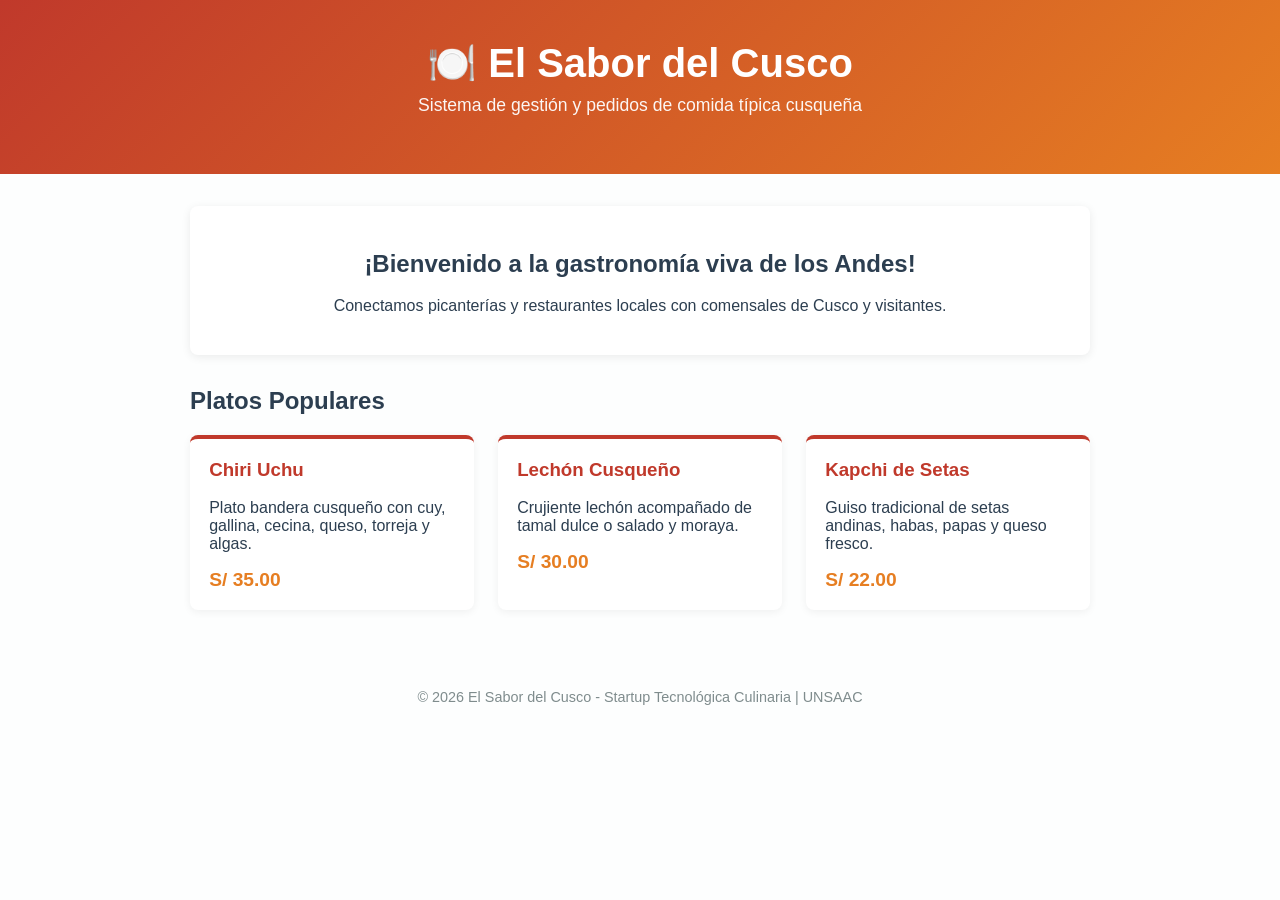
==== src/index.html @ 5a8a97cb "Primer commit" ====
<!DOCTYPE html>
<html lang="es">
<head>
    <meta charset="UTF-8">
    <meta name="viewport" content="width=device-width, initial-scale=1.0">
    <title>El Sabor del Cusco - Pedidos de Comida Local</title>
    <style>
        :root {
            --primary: #c0392b;
            --secondary: #e67e22;
            --dark: #2c3e50;
            --light: #ecf0f1;
        }
        body {
            font-family: 'Segoe UI', Tahoma, Geneva, Verdana, sans-serif;
            margin: 0;
            padding: 0;
            background-color: #fdfefe;
            color: var(--dark);
        }
        header {
            background: linear-gradient(135deg, var(--primary), var(--secondary));
            color: white;
            padding: 2.5rem 1rem;
            text-align: center;
        }
        header h1 {
            margin: 0;
            font-size: 2.5rem;
        }
        header p {
            font-size: 1.1rem;
            opacity: 0.95;
            margin-top: 0.5rem;
        }
        .container {
            max-width: 900px;
            margin: 2rem auto;
            padding: 0 1rem;
        }
        .intro {
            background: white;
            border-radius: 8px;
            padding: 1.5rem;
            box-shadow: 0 2px 10px rgba(0,0,0,0.08);
            margin-bottom: 2rem;
            text-align: center;
        }
        .menu-grid {
            display: grid;
            grid-template-columns: repeat(auto-fit, minmax(250px, 1fr));
            gap: 1.5rem;
        }
        .card {
            background: white;
            border-radius: 8px;
            padding: 1.2rem;
            box-shadow: 0 2px 8px rgba(0,0,0,0.06);
            border-top: 4px solid var(--primary);
        }
        .card h3 {
            margin-top: 0;
            color: var(--primary);
        }
        .price {
            font-weight: bold;
            color: var(--secondary);
            font-size: 1.2rem;
        }
        footer {
            text-align: center;
            padding: 2rem;
            color: #7f8c8d;
            font-size: 0.9rem;
        }
    </style>
</head>
<body>
    <header>
        <h1>🍽️ El Sabor del Cusco</h1>
        <p>Sistema de gestión y pedidos de comida típica cusqueña</p>
    </header>

    <div class="container">
        <section class="intro">
            <h2>¡Bienvenido a la gastronomía viva de los Andes!</h2>
            <p>Conectamos picanterías y restaurantes locales con comensales de Cusco y visitantes.</p>
        </section>

        <h2>Platos Populares</h2>
        <div class="menu-grid">
            <div class="card">
                <h3>Chiri Uchu</h3>
                <p>Plato bandera cusqueño con cuy, gallina, cecina, queso, torreja y algas.</p>
                <div class="price">S/ 35.00</div>
            </div>
            <div class="card">
                <h3>Lechón Cusqueño</h3>
                <p>Crujiente lechón acompañado de tamal dulce o salado y moraya.</p>
                <div class="price">S/ 30.00</div>
            </div>
            <div class="card">
                <h3>Kapchi de Setas</h3>
                <p>Guiso tradicional de setas andinas, habas, papas y queso fresco.</p>
                <div class="price">S/ 22.00</div>
            </div>
        </div>
    </div>

    <footer>
        <p>© 2026 El Sabor del Cusco - Startup Tecnológica Culinaria | UNSAAC</p>
    </footer>
</body>
</html>
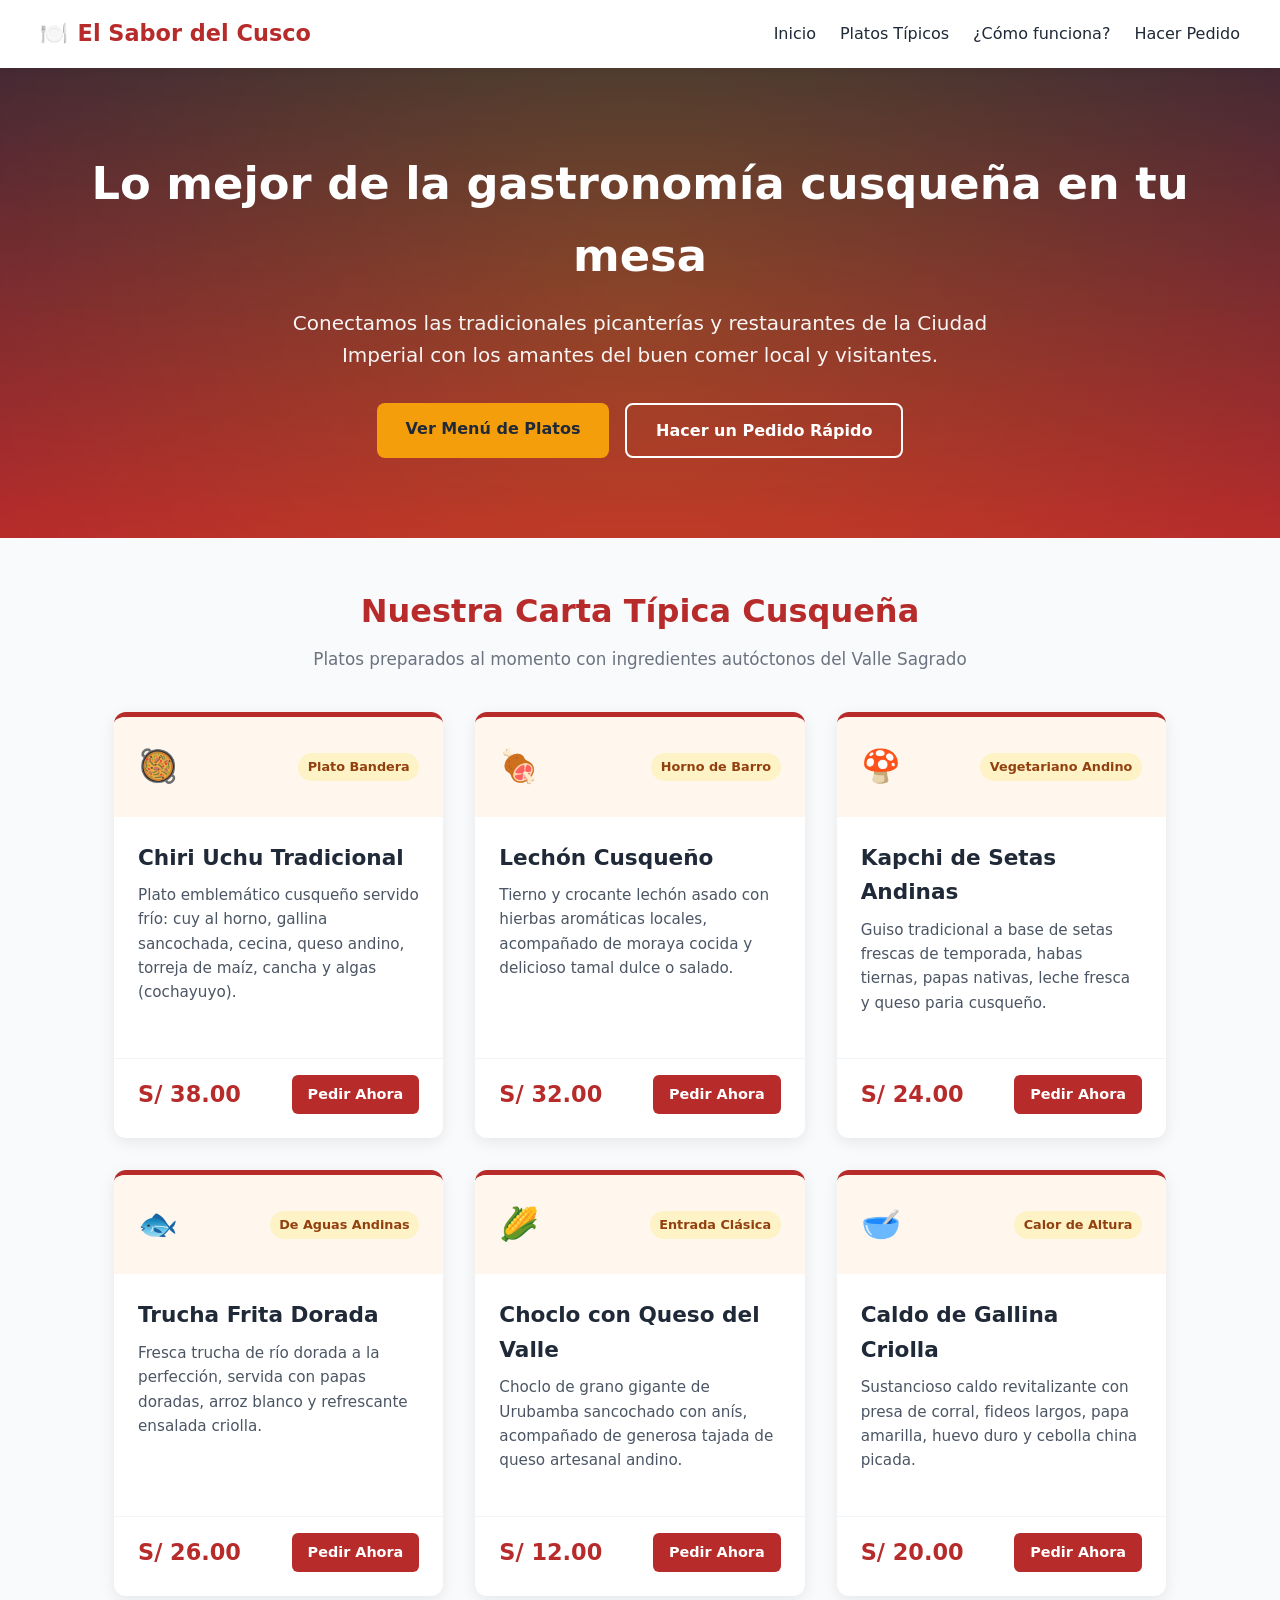
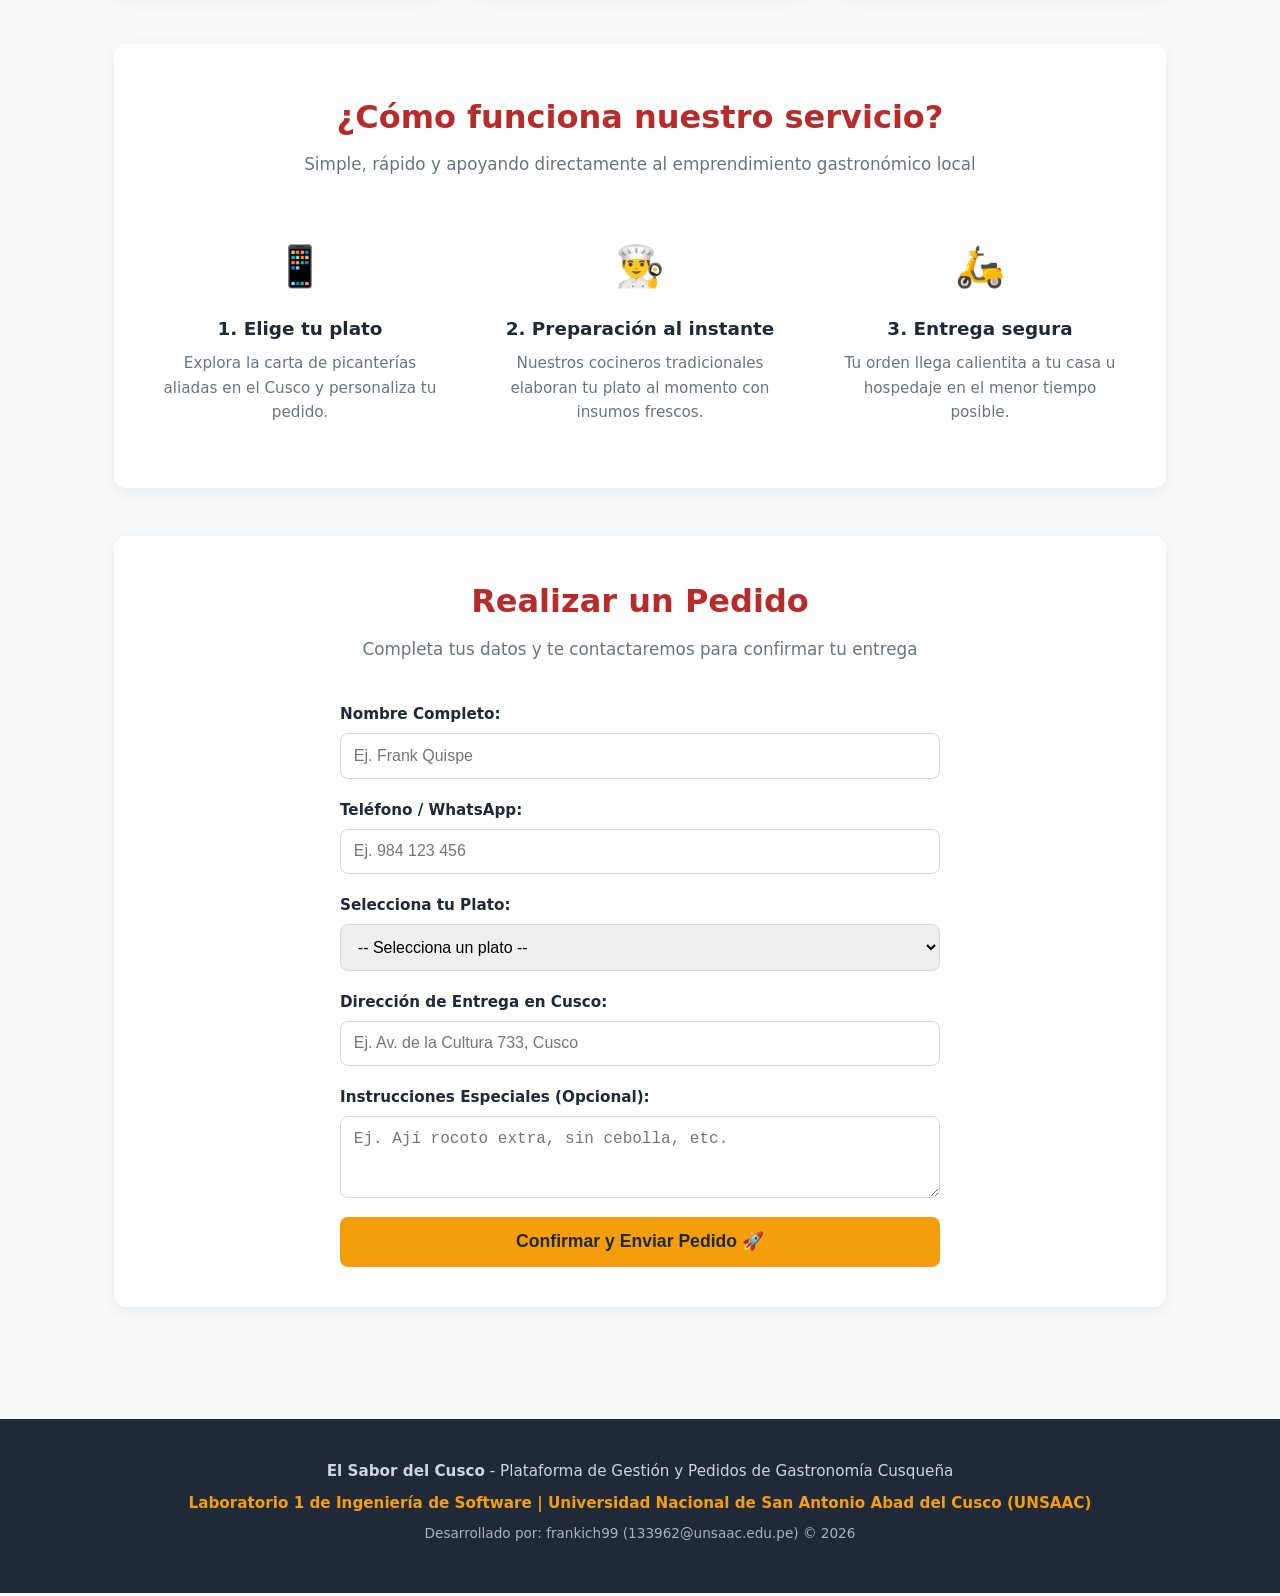
==== commit 0e10484a: "feat: integrar landing page completa (HTML5/CSS3) e informe academico de laboratorio 01" ====
--- a/src/index.html
+++ b/src/index.html
@@ -3,112 +3,220 @@
 <head>
     <meta charset="UTF-8">
     <meta name="viewport" content="width=device-width, initial-scale=1.0">
-    <title>El Sabor del Cusco - Pedidos de Comida Local</title>
-    <style>
-        :root {
-            --primary: #c0392b;
-            --secondary: #e67e22;
-            --dark: #2c3e50;
-            --light: #ecf0f1;
-        }
-        body {
-            font-family: 'Segoe UI', Tahoma, Geneva, Verdana, sans-serif;
-            margin: 0;
-            padding: 0;
-            background-color: #fdfefe;
-            color: var(--dark);
-        }
-        header {
-            background: linear-gradient(135deg, var(--primary), var(--secondary));
-            color: white;
-            padding: 2.5rem 1rem;
-            text-align: center;
-        }
-        header h1 {
-            margin: 0;
-            font-size: 2.5rem;
-        }
-        header p {
-            font-size: 1.1rem;
-            opacity: 0.95;
-            margin-top: 0.5rem;
-        }
-        .container {
-            max-width: 900px;
-            margin: 2rem auto;
-            padding: 0 1rem;
-        }
-        .intro {
-            background: white;
-            border-radius: 8px;
-            padding: 1.5rem;
-            box-shadow: 0 2px 10px rgba(0,0,0,0.08);
-            margin-bottom: 2rem;
-            text-align: center;
-        }
-        .menu-grid {
-            display: grid;
-            grid-template-columns: repeat(auto-fit, minmax(250px, 1fr));
-            gap: 1.5rem;
-        }
-        .card {
-            background: white;
-            border-radius: 8px;
-            padding: 1.2rem;
-            box-shadow: 0 2px 8px rgba(0,0,0,0.06);
-            border-top: 4px solid var(--primary);
-        }
-        .card h3 {
-            margin-top: 0;
-            color: var(--primary);
-        }
-        .price {
-            font-weight: bold;
-            color: var(--secondary);
-            font-size: 1.2rem;
-        }
-        footer {
-            text-align: center;
-            padding: 2rem;
-            color: #7f8c8d;
-            font-size: 0.9rem;
-        }
-    </style>
+    <title>El Sabor del Cusco - Pedidos de Comida Tradicional</title>
+    <link rel="stylesheet" href="css/styles.css">
 </head>
 <body>
+
+    <!-- Navegación -->
     <header>
-        <h1>🍽️ El Sabor del Cusco</h1>
-        <p>Sistema de gestión y pedidos de comida típica cusqueña</p>
+        <nav class="navbar">
+            <a href="#" class="logo">
+                <span>🍽️</span> El Sabor del Cusco
+            </a>
+            <ul class="nav-links">
+                <li><a href="#inicio">Inicio</a></li>
+                <li><a href="#menu">Platos Típicos</a></li>
+                <li><a href="#proceso">¿Cómo funciona?</a></li>
+                <li><a href="#pedido">Hacer Pedido</a></li>
+            </ul>
+        </nav>
     </header>
 
-    <div class="container">
-        <section class="intro">
-            <h2>¡Bienvenido a la gastronomía viva de los Andes!</h2>
-            <p>Conectamos picanterías y restaurantes locales con comensales de Cusco y visitantes.</p>
+    <!-- Hero Section -->
+    <section class="hero" id="inicio">
+        <h1>Lo mejor de la gastronomía cusqueña en tu mesa</h1>
+        <p>Conectamos las tradicionales picanterías y restaurantes de la Ciudad Imperial con los amantes del buen comer local y visitantes.</p>
+        <div class="hero-buttons">
+            <a href="#menu" class="btn btn-primary">Ver Menú de Platos</a>
+            <a href="#pedido" class="btn btn-outline">Hacer un Pedido Rápido</a>
+        </div>
+    </section>
+
+    <!-- Menú de Platos Típicos -->
+    <main class="container">
+        <section class="menu-section" id="menu">
+            <div class="section-title">
+                <h2>Nuestra Carta Típica Cusqueña</h2>
+                <p>Platos preparados al momento con ingredientes autóctonos del Valle Sagrado</p>
+            </div>
+
+            <div class="menu-grid">
+                <!-- Plato 1 -->
+                <article class="food-card">
+                    <div class="card-header">
+                        <span style="font-size: 2rem;">🥘</span>
+                        <span class="food-badge">Plato Bandera</span>
+                    </div>
+                    <div class="card-body">
+                        <h3>Chiri Uchu Tradicional</h3>
+                        <p>Plato emblemático cusqueño servido frío: cuy al horno, gallina sancochada, cecina, queso andino, torreja de maíz, cancha y algas (cochayuyo).</p>
+                    </div>
+                    <div class="card-footer">
+                        <span class="price">S/ 38.00</span>
+                        <a href="#pedido" class="btn btn-sm">Pedir Ahora</a>
+                    </div>
+                </article>
+
+                <!-- Plato 2 -->
+                <article class="food-card">
+                    <div class="card-header">
+                        <span style="font-size: 2rem;">🍖</span>
+                        <span class="food-badge">Horno de Barro</span>
+                    </div>
+                    <div class="card-body">
+                        <h3>Lechón Cusqueño</h3>
+                        <p>Tierno y crocante lechón asado con hierbas aromáticas locales, acompañado de moraya cocida y delicioso tamal dulce o salado.</p>
+                    </div>
+                    <div class="card-footer">
+                        <span class="price">S/ 32.00</span>
+                        <a href="#pedido" class="btn btn-sm">Pedir Ahora</a>
+                    </div>
+                </article>
+
+                <!-- Plato 3 -->
+                <article class="food-card">
+                    <div class="card-header">
+                        <span style="font-size: 2rem;">🍄</span>
+                        <span class="food-badge">Vegetariano Andino</span>
+                    </div>
+                    <div class="card-body">
+                        <h3>Kapchi de Setas Andinas</h3>
+                        <p>Guiso tradicional a base de setas frescas de temporada, habas tiernas, papas nativas, leche fresca y queso paria cusqueño.</p>
+                    </div>
+                    <div class="card-footer">
+                        <span class="price">S/ 24.00</span>
+                        <a href="#pedido" class="btn btn-sm">Pedir Ahora</a>
+                    </div>
+                </article>
+
+                <!-- Plato 4 -->
+                <article class="food-card">
+                    <div class="card-header">
+                        <span style="font-size: 2rem;">🐟</span>
+                        <span class="food-badge">De Aguas Andinas</span>
+                    </div>
+                    <div class="card-body">
+                        <h3>Trucha Frita Dorada</h3>
+                        <p>Fresca trucha de río dorada a la perfección, servida con papas doradas, arroz blanco y refrescante ensalada criolla.</p>
+                    </div>
+                    <div class="card-footer">
+                        <span class="price">S/ 26.00</span>
+                        <a href="#pedido" class="btn btn-sm">Pedir Ahora</a>
+                    </div>
+                </article>
+
+                <!-- Plato 5 -->
+                <article class="food-card">
+                    <div class="card-header">
+                        <span style="font-size: 2rem;">🌽</span>
+                        <span class="food-badge">Entrada Clásica</span>
+                    </div>
+                    <div class="card-body">
+                        <h3>Choclo con Queso del Valle</h3>
+                        <p>Choclo de grano gigante de Urubamba sancochado con anís, acompañado de generosa tajada de queso artesanal andino.</p>
+                    </div>
+                    <div class="card-footer">
+                        <span class="price">S/ 12.00</span>
+                        <a href="#pedido" class="btn btn-sm">Pedir Ahora</a>
+                    </div>
+                </article>
+
+                <!-- Plato 6 -->
+                <article class="food-card">
+                    <div class="card-header">
+                        <span style="font-size: 2rem;">🥣</span>
+                        <span class="food-badge">Calor de Altura</span>
+                    </div>
+                    <div class="card-body">
+                        <h3>Caldo de Gallina Criolla</h3>
+                        <p>Sustancioso caldo revitalizante con presa de corral, fideos largos, papa amarilla, huevo duro y cebolla china picada.</p>
+                    </div>
+                    <div class="card-footer">
+                        <span class="price">S/ 20.00</span>
+                        <a href="#pedido" class="btn btn-sm">Pedir Ahora</a>
+                    </div>
+                </article>
+            </div>
         </section>
 
-        <h2>Platos Populares</h2>
-        <div class="menu-grid">
-            <div class="card">
-                <h3>Chiri Uchu</h3>
-                <p>Plato bandera cusqueño con cuy, gallina, cecina, queso, torreja y algas.</p>
-                <div class="price">S/ 35.00</div>
-            </div>
-            <div class="card">
-                <h3>Lechón Cusqueño</h3>
-                <p>Crujiente lechón acompañado de tamal dulce o salado y moraya.</p>
-                <div class="price">S/ 30.00</div>
-            </div>
-            <div class="card">
-                <h3>Kapchi de Setas</h3>
-                <p>Guiso tradicional de setas andinas, habas, papas y queso fresco.</p>
-                <div class="price">S/ 22.00</div>
-            </div>
-        </div>
-    </div>
-
+        <!-- ¿Cómo Funciona? -->
+        <section class="features-section" id="proceso">
+            <div class="section-title">
+                <h2>¿Cómo funciona nuestro servicio?</h2>
+                <p>Simple, rápido y apoyando directamente al emprendimiento gastronómico local</p>
+            </div>
+            <div class="features-grid">
+                <div class="feature-item">
+                    <div class="feature-icon">📱</div>
+                    <h4>1. Elige tu plato</h4>
+                    <p>Explora la carta de picanterías aliadas en el Cusco y personaliza tu pedido.</p>
+                </div>
+                <div class="feature-item">
+                    <div class="feature-icon">👨‍🍳</div>
+                    <h4>2. Preparación al instante</h4>
+                    <p>Nuestros cocineros tradicionales elaboran tu plato al momento con insumos frescos.</p>
+                </div>
+                <div class="feature-item">
+                    <div class="feature-icon">🛵</div>
+                    <h4>3. Entrega segura</h4>
+                    <p>Tu orden llega calientita a tu casa u hospedaje en el menor tiempo posible.</p>
+                </div>
+            </div>
+        </section>
+
+        <!-- Formulario de Pedido Simulado -->
+        <section class="order-section" id="pedido">
+            <div class="section-title">
+                <h2>Realizar un Pedido</h2>
+                <p>Completa tus datos y te contactaremos para confirmar tu entrega</p>
+            </div>
+
+            <form class="order-form" onsubmit="event.preventDefault(); alert('¡Gracias por tu pedido en El Sabor del Cusco! Tu orden ha sido registrada con éxito.');">
+                <div class="form-group">
+                    <label for="nombre">Nombre Completo:</label>
+                    <input type="text" id="nombre" placeholder="Ej. Frank Quispe" required>
+                </div>
+
+                <div class="form-group">
+                    <label for="telefono">Teléfono / WhatsApp:</label>
+                    <input type="tel" id="telefono" placeholder="Ej. 984 123 456" required>
+                </div>
+
+                <div class="form-group">
+                    <label for="plato">Selecciona tu Plato:</label>
+                    <select id="plato" required>
+                        <option value="">-- Selecciona un plato --</option>
+                        <option value="chiri-uchu">Chiri Uchu Tradicional - S/ 38.00</option>
+                        <option value="lechon">Lechón Cusqueño - S/ 32.00</option>
+                        <option value="kapchi">Kapchi de Setas Andinas - S/ 24.00</option>
+                        <option value="trucha">Trucha Frita Dorada - S/ 26.00</option>
+                        <option value="choclo">Choclo con Queso - S/ 12.00</option>
+                        <option value="caldo">Caldo de Gallina Criolla - S/ 20.00</option>
+                    </select>
+                </div>
+
+                <div class="form-group">
+                    <label for="direccion">Dirección de Entrega en Cusco:</label>
+                    <input type="text" id="direccion" placeholder="Ej. Av. de la Cultura 733, Cusco" required>
+                </div>
+
+                <div class="form-group">
+                    <label for="notas">Instrucciones Especiales (Opcional):</label>
+                    <textarea id="notas" rows="3" placeholder="Ej. Ají rocoto extra, sin cebolla, etc."></textarea>
+                </div>
+
+                <button type="submit" class="btn btn-primary" style="font-size: 1.1rem; padding: 0.9rem;">Confirmar y Enviar Pedido 🚀</button>
+            </form>
+        </section>
+    </main>
+
+    <!-- Footer -->
     <footer>
-        <p>© 2026 El Sabor del Cusco - Startup Tecnológica Culinaria | UNSAAC</p>
+        <p><strong>El Sabor del Cusco</strong> - Plataforma de Gestión y Pedidos de Gastronomía Cusqueña</p>
+        <p class="footer-credits">Laboratorio 1 de Ingeniería de Software | Universidad Nacional de San Antonio Abad del Cusco (UNSAAC)</p>
+        <p style="font-size: 0.85rem; margin-top: 0.5rem; opacity: 0.8;">Desarrollado por: frankich99 (133962@unsaac.edu.pe) &copy; 2026</p>
     </footer>
+
 </body>
 </html>
--- a/src/css/styles.css
+++ b/src/css/styles.css
@@ -0,0 +1,353 @@
+/* ========================================================
+   El Sabor del Cusco - Estilos Principales
+   Ingeniería de Software - UNSAAC
+   ======================================================== */
+
+:root {
+    --primary: #b72b2b;
+    --primary-hover: #961f1f;
+    --secondary: #d97706;
+    --accent: #f59e0b;
+    --dark: #1f2937;
+    --gray-bg: #f9fafb;
+    --white: #ffffff;
+    --card-shadow: 0 4px 15px rgba(0, 0, 0, 0.08);
+    --border-radius: 12px;
+    --transition: all 0.3s ease;
+}
+
+* {
+    margin: 0;
+    padding: 0;
+    box-sizing: border-box;
+}
+
+body {
+    font-family: 'Segoe UI', system-ui, -apple-system, BlinkMacSystemFont, sans-serif;
+    color: var(--dark);
+    background-color: var(--gray-bg);
+    line-height: 1.6;
+}
+
+/* Header & Navbar */
+.navbar {
+    background-color: var(--white);
+    display: flex;
+    justify-content: space-between;
+    align-items: center;
+    padding: 1rem 2.5rem;
+    box-shadow: 0 2px 8px rgba(0,0,0,0.05);
+    position: sticky;
+    top: 0;
+    z-index: 100;
+}
+
+.logo {
+    display: flex;
+    align-items: center;
+    gap: 0.6rem;
+    font-size: 1.4rem;
+    font-weight: 700;
+    color: var(--primary);
+    text-decoration: none;
+}
+
+.nav-links {
+    display: flex;
+    gap: 1.5rem;
+    list-style: none;
+}
+
+.nav-links a {
+    text-decoration: none;
+    color: var(--dark);
+    font-weight: 500;
+    transition: var(--transition);
+}
+
+.nav-links a:hover {
+    color: var(--primary);
+}
+
+/* Hero Section */
+.hero {
+    background: linear-gradient(rgba(31, 41, 55, 0.75), rgba(183, 43, 43, 0.8)), 
+                radial-gradient(circle, #f59e0b 0%, #b72b2b 100%);
+    color: var(--white);
+    text-align: center;
+    padding: 5rem 1.5rem;
+}
+
+.hero h1 {
+    font-size: 2.8rem;
+    margin-bottom: 1rem;
+    font-weight: 800;
+}
+
+.hero p {
+    font-size: 1.25rem;
+    max-width: 700px;
+    margin: 0 auto 2rem auto;
+    opacity: 0.95;
+}
+
+.hero-buttons {
+    display: flex;
+    justify-content: center;
+    gap: 1rem;
+    flex-wrap: wrap;
+}
+
+.btn {
+    display: inline-block;
+    padding: 0.8rem 1.8rem;
+    border-radius: 8px;
+    text-decoration: none;
+    font-weight: 600;
+    font-size: 1rem;
+    transition: var(--transition);
+    cursor: pointer;
+    border: none;
+}
+
+.btn-primary {
+    background-color: var(--accent);
+    color: var(--dark);
+}
+
+.btn-primary:hover {
+    background-color: #e08e00;
+    transform: translateY(-2px);
+}
+
+.btn-outline {
+    background-color: transparent;
+    color: var(--white);
+    border: 2px solid var(--white);
+}
+
+.btn-outline:hover {
+    background-color: var(--white);
+    color: var(--primary);
+}
+
+/* Contenedor general */
+.container {
+    max-width: 1100px;
+    margin: 0 auto;
+    padding: 3rem 1.5rem;
+}
+
+.section-title {
+    text-align: center;
+    margin-bottom: 2.5rem;
+}
+
+.section-title h2 {
+    font-size: 2rem;
+    color: var(--primary);
+    margin-bottom: 0.5rem;
+}
+
+.section-title p {
+    color: #6b7280;
+    font-size: 1.05rem;
+}
+
+/* Platos Menú Grid */
+.menu-grid {
+    display: grid;
+    grid-template-columns: repeat(auto-fit, minmax(300px, 1fr));
+    gap: 2rem;
+}
+
+.food-card {
+    background-color: var(--white);
+    border-radius: var(--border-radius);
+    overflow: hidden;
+    box-shadow: var(--card-shadow);
+    transition: var(--transition);
+    border-top: 5px solid var(--primary);
+    display: flex;
+    flex-direction: column;
+}
+
+.food-card:hover {
+    transform: translateY(-5px);
+    box-shadow: 0 10px 25px rgba(0, 0, 0, 0.12);
+}
+
+.card-header {
+    background-color: #fff7ed;
+    padding: 1.5rem;
+    display: flex;
+    justify-content: space-between;
+    align-items: center;
+}
+
+.food-badge {
+    background-color: #fef3c7;
+    color: #92400e;
+    font-size: 0.8rem;
+    font-weight: 700;
+    padding: 0.25rem 0.6rem;
+    border-radius: 20px;
+}
+
+.card-body {
+    padding: 1.5rem;
+    flex: 1;
+}
+
+.card-body h3 {
+    font-size: 1.35rem;
+    color: var(--dark);
+    margin-bottom: 0.5rem;
+}
+
+.card-body p {
+    color: #4b5563;
+    font-size: 0.95rem;
+    margin-bottom: 1.2rem;
+}
+
+.card-footer {
+    padding: 1rem 1.5rem 1.5rem;
+    display: flex;
+    justify-content: space-between;
+    align-items: center;
+    border-top: 1px solid #f3f4f6;
+}
+
+.price {
+    font-size: 1.4rem;
+    font-weight: 800;
+    color: var(--primary);
+}
+
+.btn-sm {
+    padding: 0.5rem 1rem;
+    font-size: 0.9rem;
+    background-color: var(--primary);
+    color: var(--white);
+    border-radius: 6px;
+    border: none;
+    cursor: pointer;
+    transition: var(--transition);
+}
+
+.btn-sm:hover {
+    background-color: var(--primary-hover);
+}
+
+/* Features / Proceso */
+.features-section {
+    background-color: var(--white);
+    border-radius: var(--border-radius);
+    padding: 3rem 2rem;
+    box-shadow: var(--card-shadow);
+    margin: 3rem 0;
+}
+
+.features-grid {
+    display: grid;
+    grid-template-columns: repeat(auto-fit, minmax(240px, 1fr));
+    gap: 2rem;
+    text-align: center;
+}
+
+.feature-item {
+    padding: 1rem;
+}
+
+.feature-icon {
+    font-size: 2.5rem;
+    margin-bottom: 1rem;
+    color: var(--secondary);
+}
+
+.feature-item h4 {
+    font-size: 1.15rem;
+    margin-bottom: 0.5rem;
+}
+
+.feature-item p {
+    color: #6b7280;
+    font-size: 0.95rem;
+}
+
+/* Formulario de Pedido */
+.order-section {
+    background: #fff;
+    border-radius: var(--border-radius);
+    padding: 2.5rem;
+    box-shadow: var(--card-shadow);
+}
+
+.order-form {
+    max-width: 600px;
+    margin: 0 auto;
+    display: flex;
+    flex-direction: column;
+    gap: 1.2rem;
+}
+
+.form-group {
+    display: flex;
+    flex-direction: column;
+    gap: 0.4rem;
+}
+
+.form-group label {
+    font-weight: 600;
+    font-size: 0.95rem;
+    color: var(--dark);
+}
+
+.form-group input, 
+.form-group select, 
+.form-group textarea {
+    padding: 0.8rem;
+    border: 1px solid #d1d5db;
+    border-radius: 8px;
+    font-size: 1rem;
+    outline: none;
+    transition: var(--transition);
+}
+
+.form-group input:focus, 
+.form-group select:focus, 
+.form-group textarea:focus {
+    border-color: var(--primary);
+    box-shadow: 0 0 0 3px rgba(183, 43, 43, 0.15);
+}
+
+/* Footer */
+footer {
+    background-color: var(--dark);
+    color: #d1d5db;
+    text-align: center;
+    padding: 2.5rem 1.5rem;
+    margin-top: 4rem;
+}
+
+footer p {
+    margin-bottom: 0.5rem;
+    font-size: 0.95rem;
+}
+
+.footer-credits {
+    color: var(--accent);
+    font-weight: 600;
+}
+
+@media (max-width: 768px) {
+    .navbar {
+        flex-direction: column;
+        gap: 1rem;
+        padding: 1rem;
+    }
+    .hero h1 {
+        font-size: 2rem;
+    }
+}
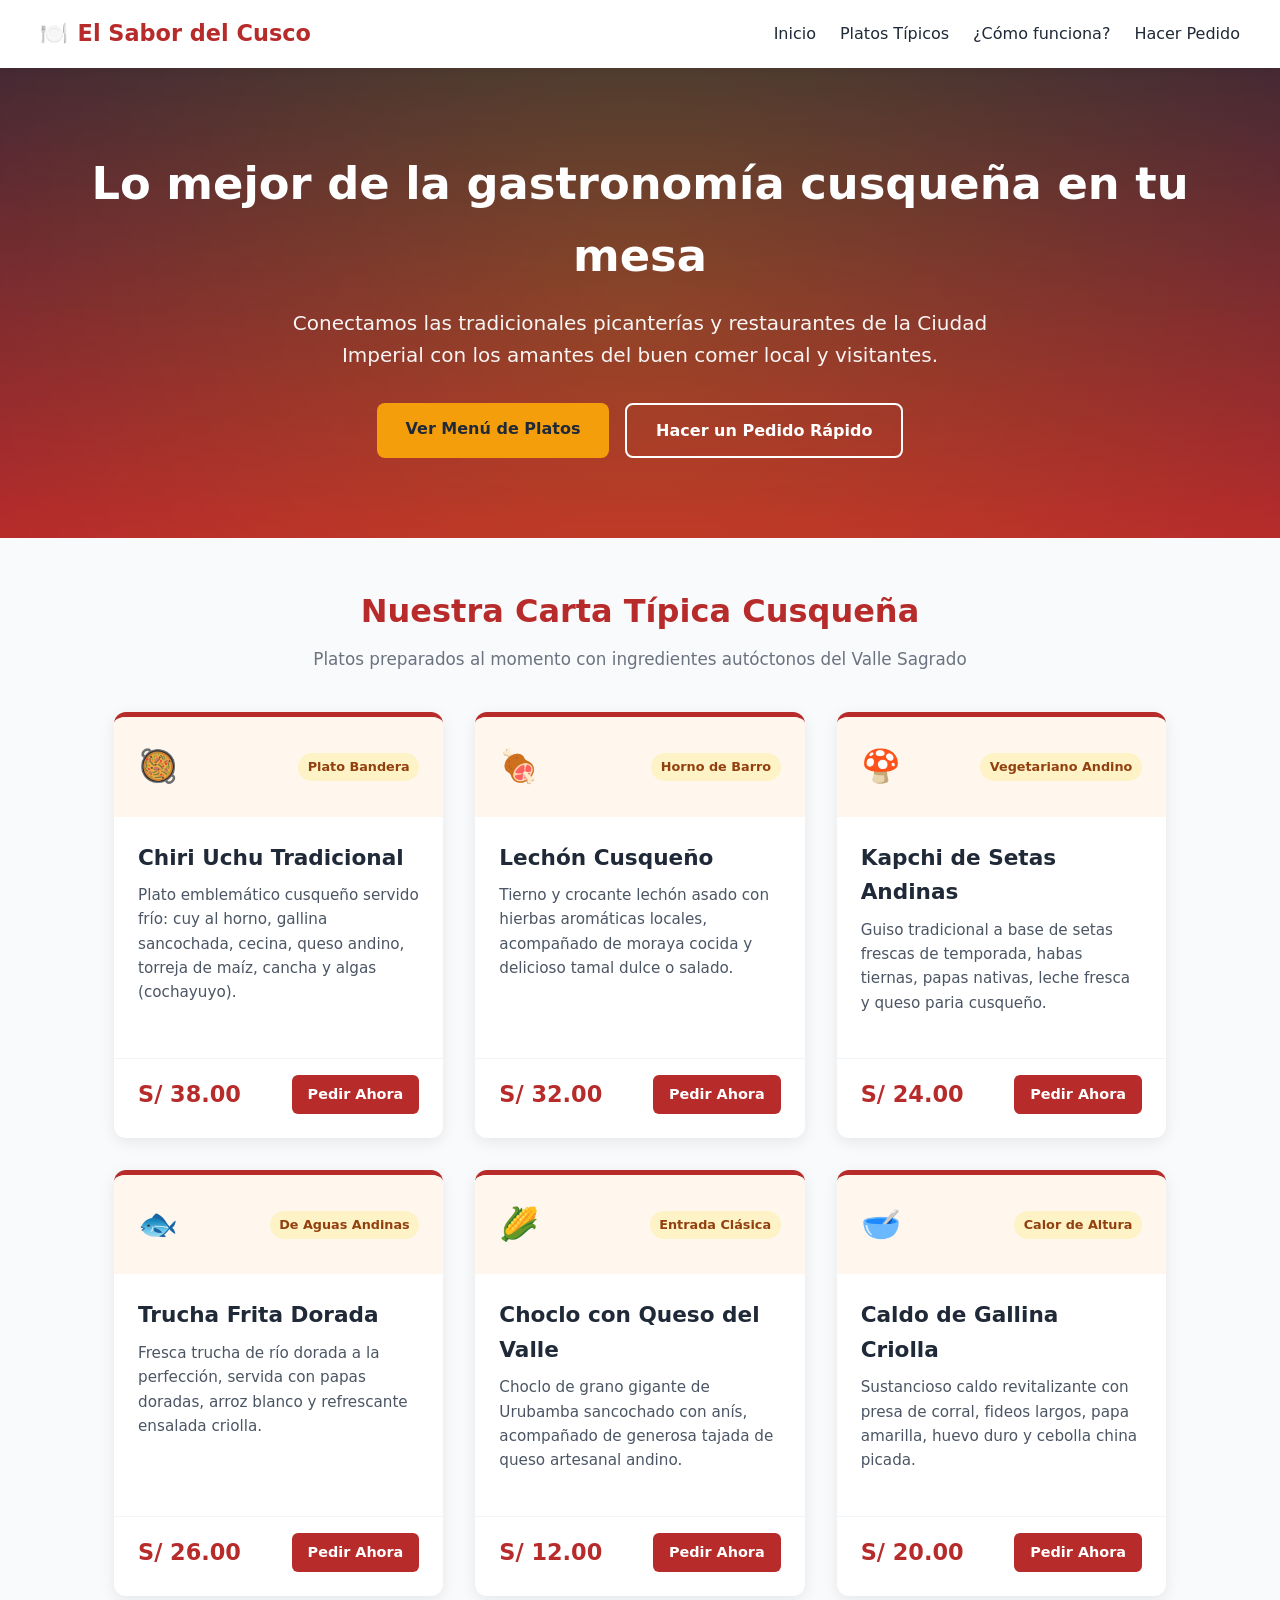
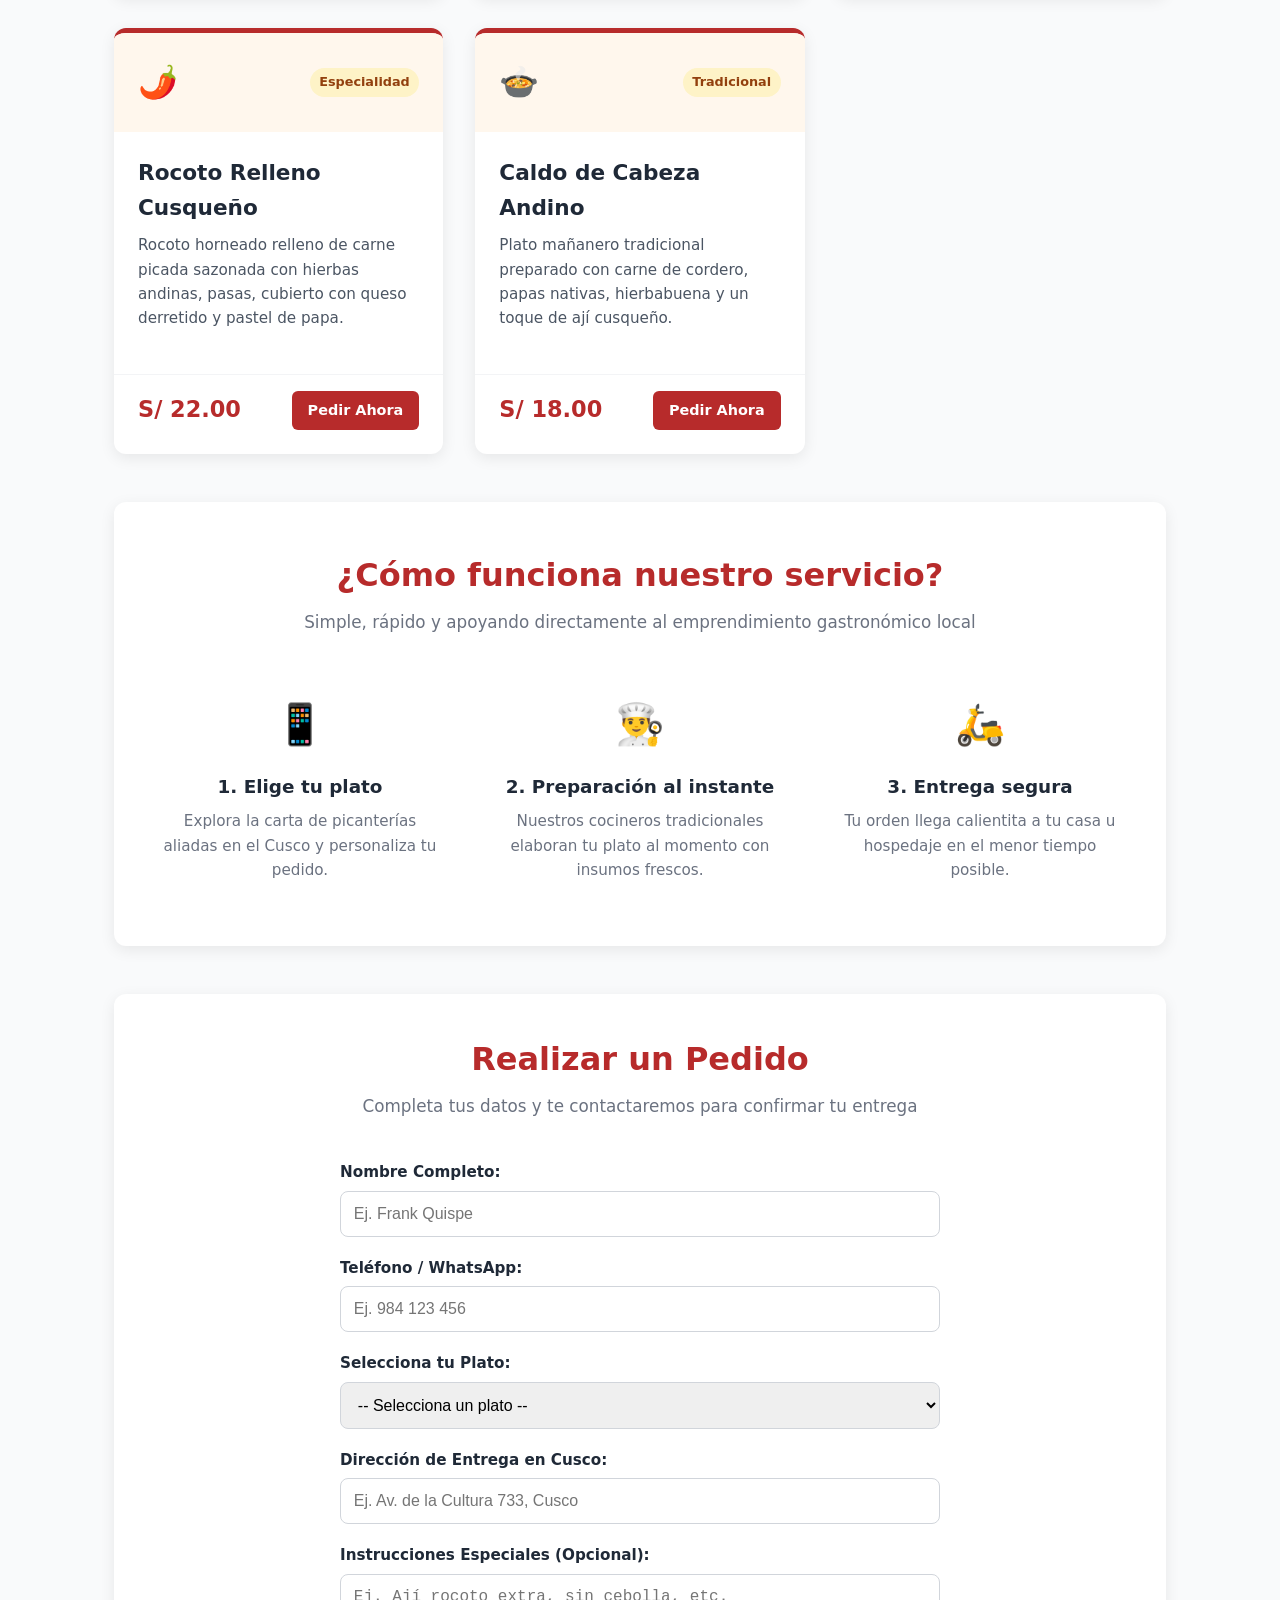
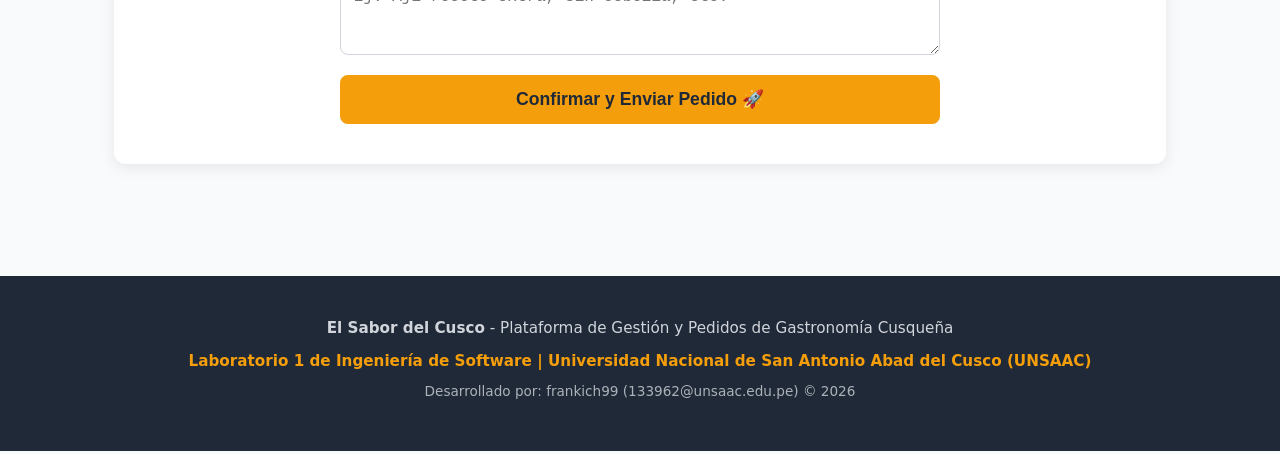
==== commit 3f5297cc: "Agregar platos tipicos Rocoto Relleno y Caldo de Cabeza al menu" ====
--- a/src/index.html
+++ b/src/index.html
@@ -137,6 +137,38 @@
                         <a href="#pedido" class="btn btn-sm">Pedir Ahora</a>
                     </div>
                 </article>
+
+                <!-- Plato 7 -->
+                <article class="food-card">
+                    <div class="card-header">
+                        <span style="font-size: 2rem;">🌶️</span>
+                        <span class="food-badge">Especialidad</span>
+                    </div>
+                    <div class="card-body">
+                        <h3>Rocoto Relleno Cusqueño</h3>
+                        <p>Rocoto horneado relleno de carne picada sazonada con hierbas andinas, pasas, cubierto con queso derretido y pastel de papa.</p>
+                    </div>
+                    <div class="card-footer">
+                        <span class="price">S/ 22.00</span>
+                        <a href="#pedido" class="btn btn-sm">Pedir Ahora</a>
+                    </div>
+                </article>
+
+                <!-- Plato 8 -->
+                <article class="food-card">
+                    <div class="card-header">
+                        <span style="font-size: 2rem;">🍲</span>
+                        <span class="food-badge">Tradicional</span>
+                    </div>
+                    <div class="card-body">
+                        <h3>Caldo de Cabeza Andino</h3>
+                        <p>Plato mañanero tradicional preparado con carne de cordero, papas nativas, hierbabuena y un toque de ají cusqueño.</p>
+                    </div>
+                    <div class="card-footer">
+                        <span class="price">S/ 18.00</span>
+                        <a href="#pedido" class="btn btn-sm">Pedir Ahora</a>
+                    </div>
+                </article>
             </div>
         </section>
 
